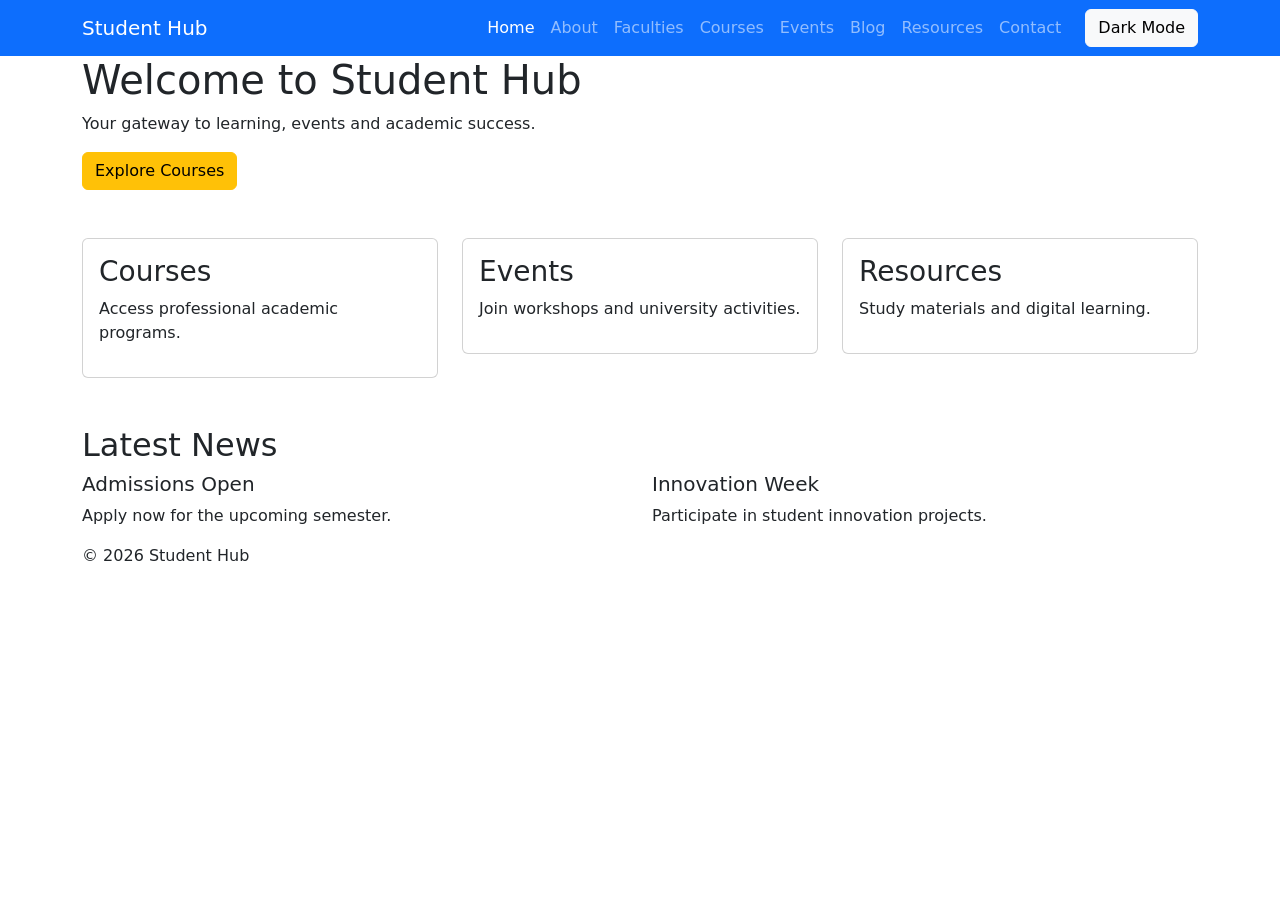
==== index.html @ cccf2050 "index" ====
<!DOCTYPE html>
<html lang="en">
<head>
<meta charset="UTF-8">
<meta name="viewport" content="width=device-width, initial-scale=1.0">

<title>Student Hub | Home</title>

<link href="https://cdn.jsdelivr.net/npm/bootstrap@5.3.3/dist/css/bootstrap.min.css" rel="stylesheet">
<link rel="stylesheet" href="css/style.css">
</head>

<body>

<!-- NAVBAR -->
<nav class="navbar navbar-expand-lg navbar-dark bg-primary">
<div class="container">

<a class="navbar-brand" href="index.html">
Student Hub
</a>

<button class="navbar-toggler"
data-bs-toggle="collapse"
data-bs-target="#menu">
<span class="navbar-toggler-icon"></span>
</button>

<div class="collapse navbar-collapse" id="menu">

<ul class="navbar-nav ms-auto">

<li class="nav-item">
<a class="nav-link active" href="index.html">Home</a>
</li>

<li class="nav-item">
<a class="nav-link" href="about.html">About</a>
</li>

<li class="nav-item">
<a class="nav-link" href="faculties.html">Faculties</a>
</li>

<li class="nav-item">
<a class="nav-link" href="courses.html">Courses</a>
</li>

<li class="nav-item">
<a class="nav-link" href="events.html">Events</a>
</li>

<li class="nav-item">
<a class="nav-link" href="blog.html">Blog</a>
</li>

<li class="nav-item">
<a class="nav-link" href="resources.html">Resources</a>
</li>

<li class="nav-item">
<a class="nav-link" href="contact.html">Contact</a>
</li>

</ul>

<button
class="btn btn-light ms-3"
onclick="toggleTheme()">
Dark Mode
</button>

</div>
</div>
</nav>

<!-- HERO -->

<section class="hero">

<div class="container">

<h1>Welcome to Student Hub</h1>

<p>
Your gateway to learning,
events and academic success.
</p>

<a href="courses.html"
class="btn btn-warning">
Explore Courses
</a>

</div>

</section>

<!-- FEATURES -->

<section class="container my-5">

<div class="row g-4">

<div class="col-md-4">

<div class="card">

<div class="card-body">

<h3>Courses</h3>

<p>
Access professional academic programs.
</p>

</div>

</div>

</div>

<div class="col-md-4">

<div class="card">

<div class="card-body">

<h3>Events</h3>

<p>
Join workshops and university activities.
</p>

</div>

</div>

</div>

<div class="col-md-4">

<div class="card">

<div class="card-body">

<h3>Resources</h3>

<p>
Study materials and digital learning.
</p>

</div>

</div>

</div>

</div>

</section>

<!-- NEWS -->

<section class="news">

<div class="container">

<h2>Latest News</h2>

<div class="row">

<div class="col-md-6">

<h5>Admissions Open</h5>

<p>
Apply now for the upcoming semester.
</p>

</div>

<div class="col-md-6">

<h5>Innovation Week</h5>

<p>
Participate in student innovation projects.
</p>

</div>

</div>

</div>

</section>

<!-- FOOTER -->

<footer>

<div class="container">

<p>
© 2026 Student Hub
</p>

</div>

</footer>

<script src="js/script.js"></script>

<script src="https://cdn.jsdelivr.net/npm/bootstrap@5.3.3/dist/js/bootstrap.bundle.min.js"></script>

</body>
</html>
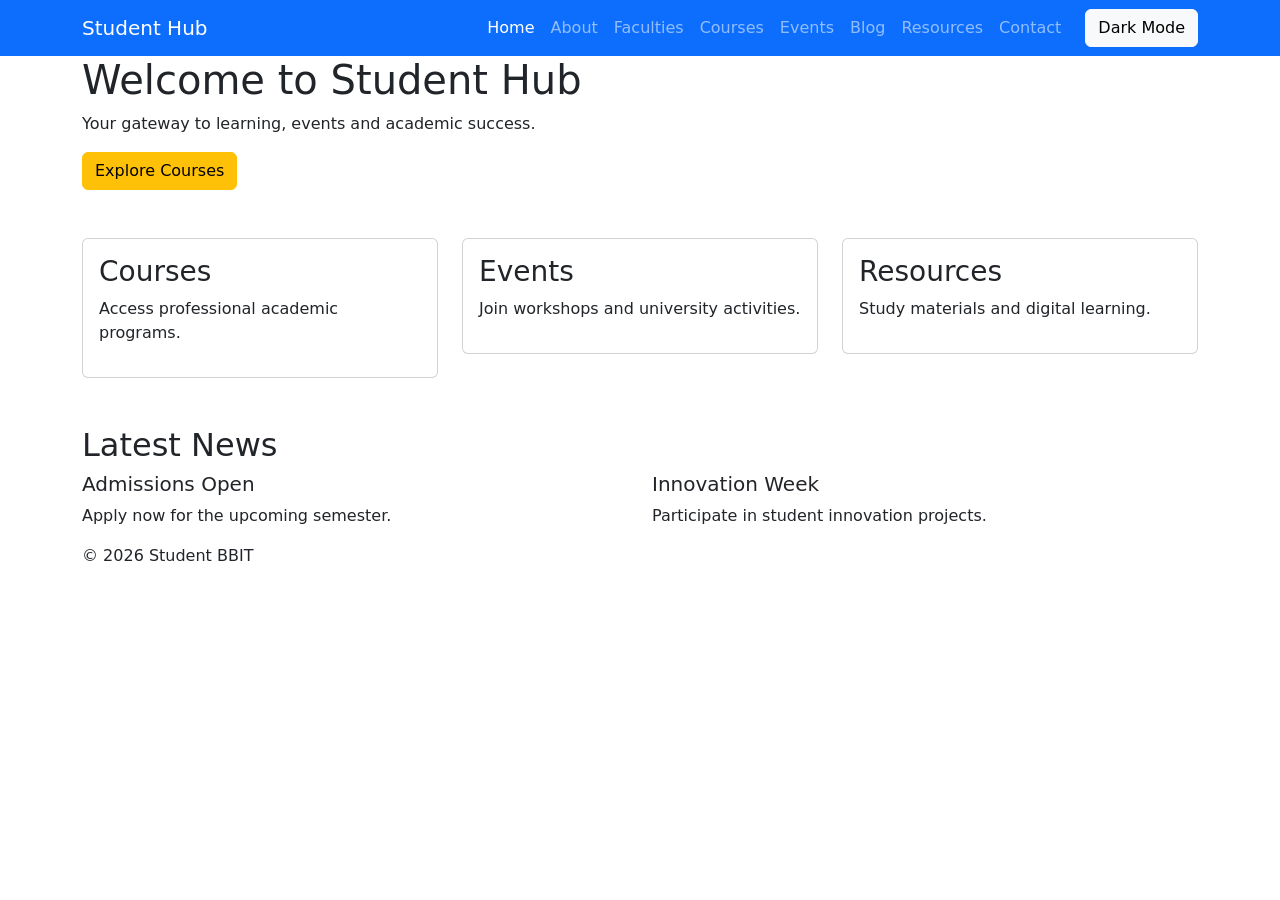
==== commit f7e8cb07: "index" ====
--- a/index.html
+++ b/index.html
@@ -203,7 +203,7 @@
 <div class="container">
 
 <p>
-© 2026 Student Hub
+© 2026 Student BBIT
 </p>
 
 </div>
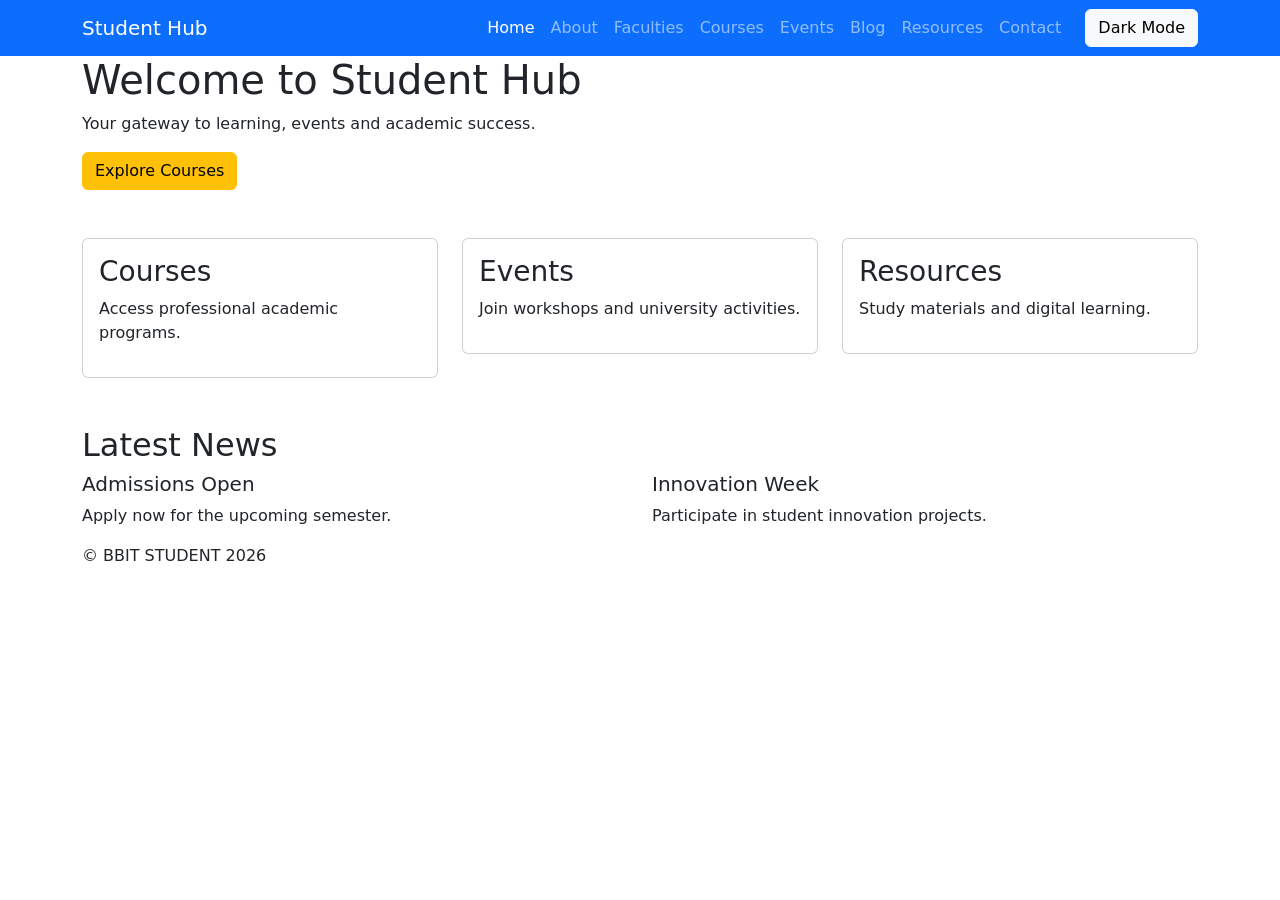
==== commit f3c471f1: "index update" ====
--- a/index.html
+++ b/index.html
@@ -203,7 +203,7 @@
 <div class="container">
 
 <p>
-© 2026 Student BBIT
+© BBIT STUDENT 2026
 </p>
 
 </div>
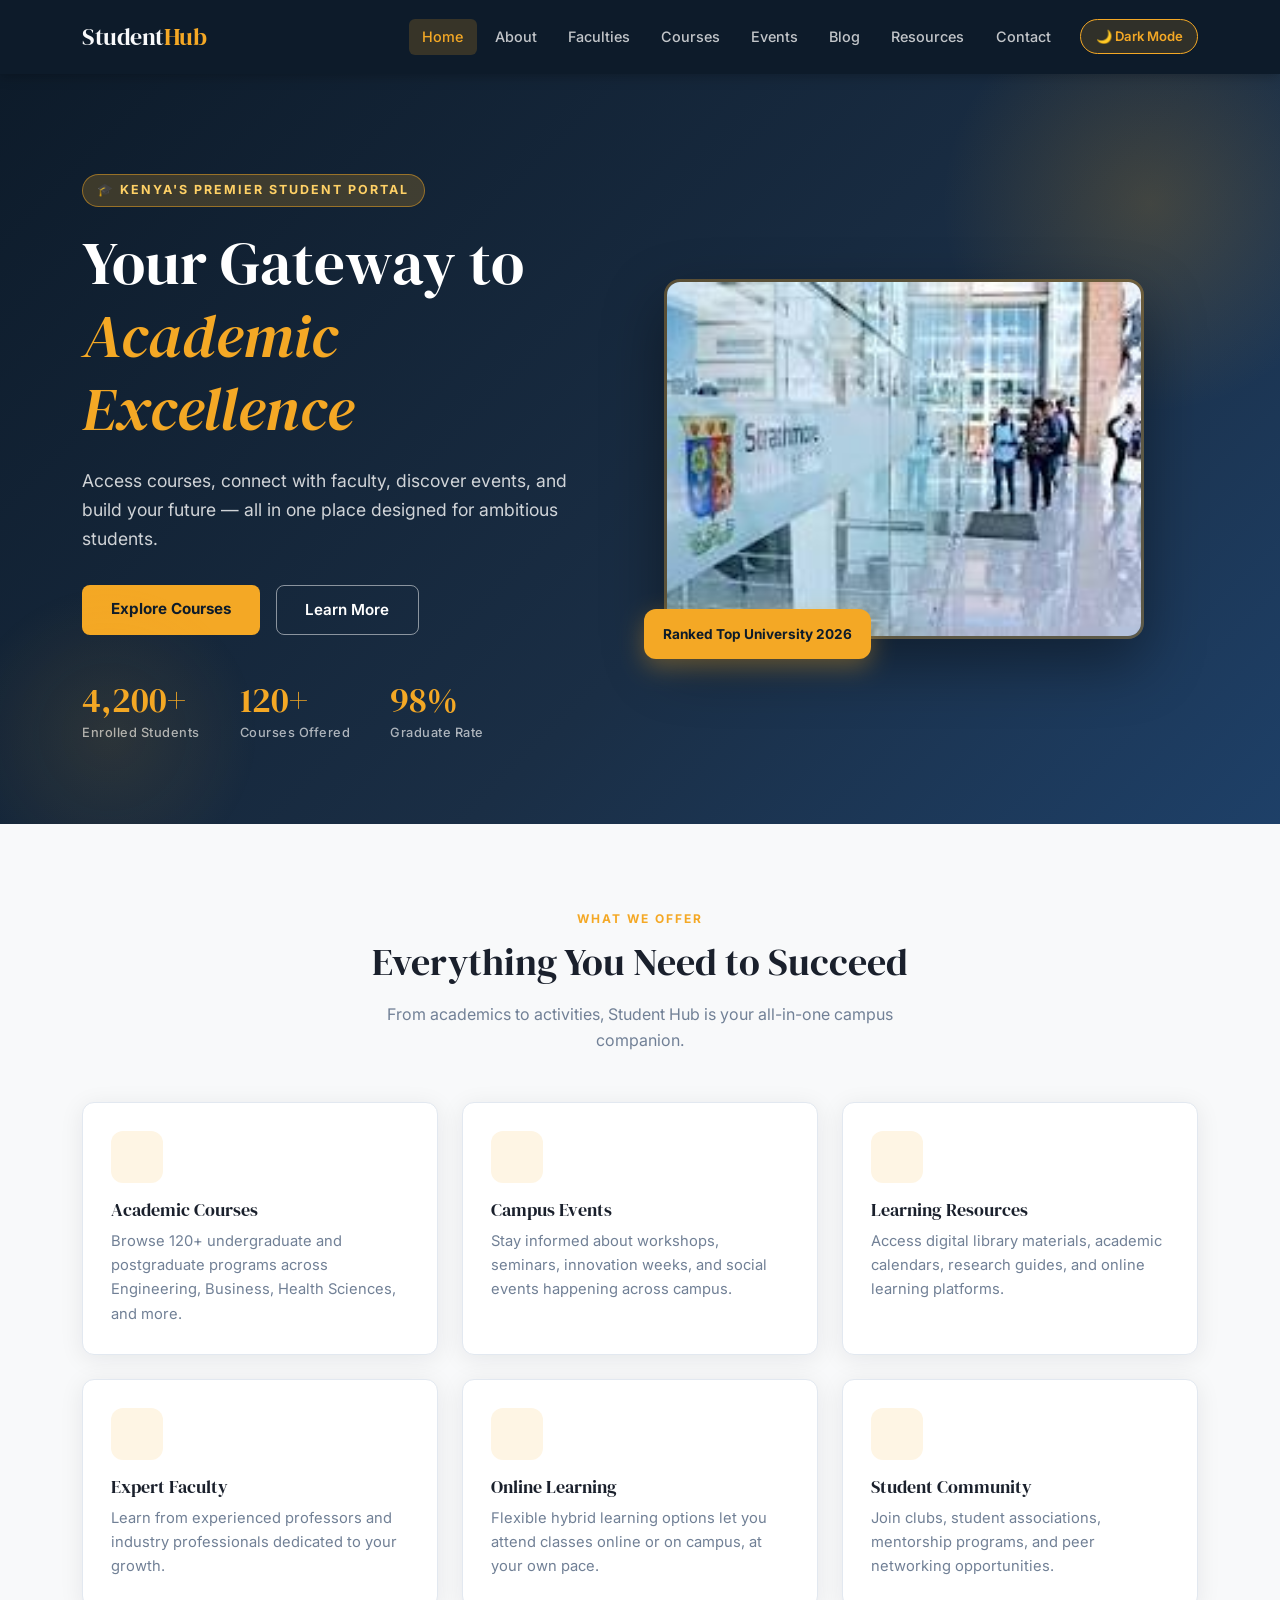
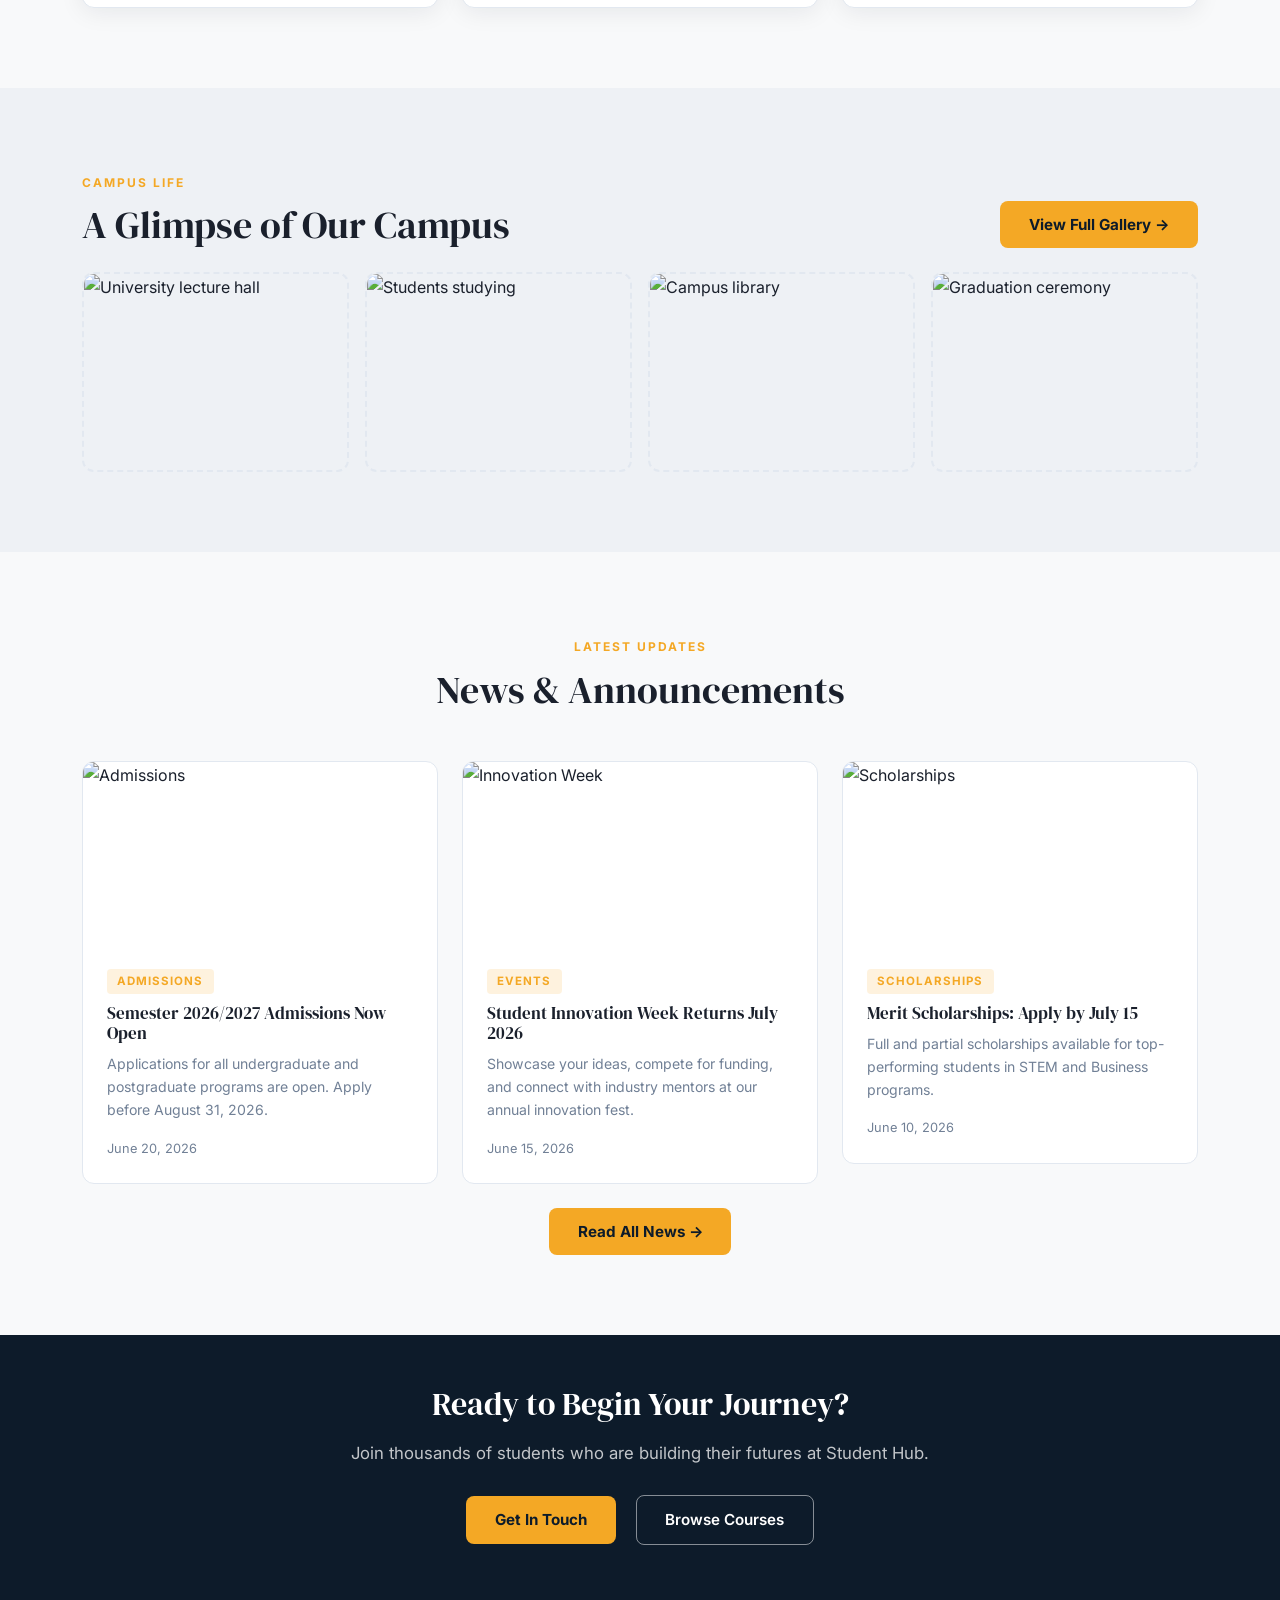
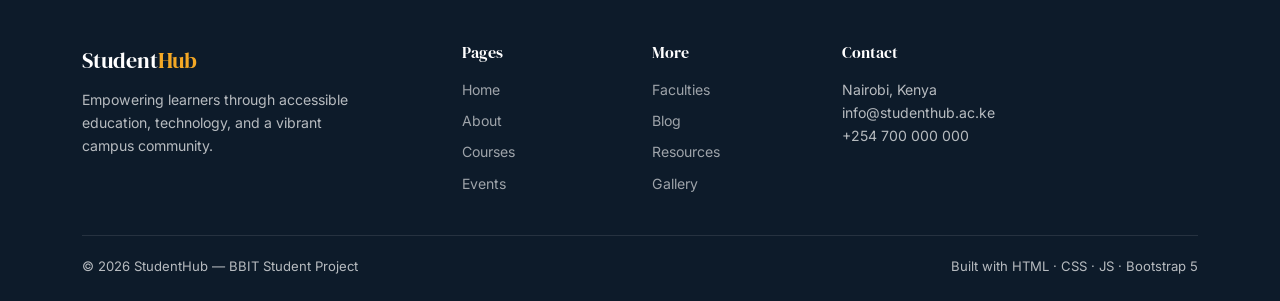
==== commit 321ba380: "modify and improve the project" ====
--- a/index.html
+++ b/index.html
@@ -1,218 +1,281 @@
 <!DOCTYPE html>
 <html lang="en">
 <head>
-<meta charset="UTF-8">
-<meta name="viewport" content="width=device-width, initial-scale=1.0">
-
-<title>Student Hub | Home</title>
-
-<link href="https://cdn.jsdelivr.net/npm/bootstrap@5.3.3/dist/css/bootstrap.min.css" rel="stylesheet">
-<link rel="stylesheet" href="css/style.css">
+  <meta charset="UTF-8">
+  <meta name="viewport" content="width=device-width, initial-scale=1.0">
+  <title>Student Hub | Home</title>
+  <link href="https://cdn.jsdelivr.net/npm/bootstrap@5.3.3/dist/css/bootstrap.min.css" rel="stylesheet">
+  <link rel="stylesheet" href="css/style.css">
 </head>
-
 <body>
 
 <!-- NAVBAR -->
-<nav class="navbar navbar-expand-lg navbar-dark bg-primary">
-<div class="container">
-
-<a class="navbar-brand" href="index.html">
-Student Hub
-</a>
-
-<button class="navbar-toggler"
-data-bs-toggle="collapse"
-data-bs-target="#menu">
-<span class="navbar-toggler-icon"></span>
-</button>
-
-<div class="collapse navbar-collapse" id="menu">
-
-<ul class="navbar-nav ms-auto">
-
-<li class="nav-item">
-<a class="nav-link active" href="index.html">Home</a>
-</li>
-
-<li class="nav-item">
-<a class="nav-link" href="about.html">About</a>
-</li>
-
-<li class="nav-item">
-<a class="nav-link" href="faculties.html">Faculties</a>
-</li>
-
-<li class="nav-item">
-<a class="nav-link" href="courses.html">Courses</a>
-</li>
-
-<li class="nav-item">
-<a class="nav-link" href="events.html">Events</a>
-</li>
-
-<li class="nav-item">
-<a class="nav-link" href="blog.html">Blog</a>
-</li>
-
-<li class="nav-item">
-<a class="nav-link" href="resources.html">Resources</a>
-</li>
-
-<li class="nav-item">
-<a class="nav-link" href="contact.html">Contact</a>
-</li>
-
-</ul>
-
-<button
-class="btn btn-light ms-3"
-onclick="toggleTheme()">
-Dark Mode
-</button>
-
+<nav class="navbar navbar-expand-lg sh-navbar">
+  <div class="container">
+    <a class="navbar-brand" href="index.html">Student<span>Hub</span></a>
+    <button class="navbar-toggler" data-bs-toggle="collapse" data-bs-target="#navMenu" aria-label="Toggle navigation">
+      <span class="navbar-toggler-icon"></span>
+    </button>
+    <div class="collapse navbar-collapse" id="navMenu">
+      <ul class="navbar-nav ms-auto align-items-lg-center gap-lg-1">
+        <li class="nav-item"><a class="nav-link active" href="index.html">Home</a></li>
+        <li class="nav-item"><a class="nav-link" href="about.html">About</a></li>
+        <li class="nav-item"><a class="nav-link" href="faculties.html">Faculties</a></li>
+        <li class="nav-item"><a class="nav-link" href="courses.html">Courses</a></li>
+        <li class="nav-item"><a class="nav-link" href="events.html">Events</a></li>
+        <li class="nav-item"><a class="nav-link" href="blog.html">Blog</a></li>
+        <li class="nav-item"><a class="nav-link" href="resource.html">Resources</a></li>
+        <li class="nav-item"><a class="nav-link" href="contact.html">Contact</a></li>
+      </ul>
+      <button class="btn-theme-toggle ms-3 mt-2 mt-lg-0" onclick="toggleTheme()">🌙 Dark Mode</button>
+    </div>
+  </div>
+</nav>
+
+<!-- HERO -->
+<section class="hero">
+  <div class="container">
+    <div class="row align-items-center g-5">
+      <div class="col-lg-6">
+        <span class="hero-eyebrow">🎓 Kenya's Premier Student Portal</span>
+        <h1 class="fade-up">Your Gateway to <em>Academic Excellence</em></h1>
+        <p class="fade-up-2">Access courses, connect with faculty, discover events, and build your future — all in one place designed for ambitious students.</p>
+        <div class="hero-actions fade-up-3">
+          <a href="courses.html" class="btn-primary-sh">Explore Courses</a>
+          <a href="about.html" class="btn-outline-sh">Learn More</a>
+        </div>
+        <div class="hero-stats">
+          <div>
+            <span class="hero-stat-num">4,200+</span>
+            <span class="hero-stat-lbl">Enrolled Students</span>
+          </div>
+          <div>
+            <span class="hero-stat-num">120+</span>
+            <span class="hero-stat-lbl">Courses Offered</span>
+          </div>
+          <div>
+            <span class="hero-stat-num">98%</span>
+            <span class="hero-stat-lbl">Graduate Rate</span>
+          </div>
+        </div>
+      </div>
+      <div class="col-lg-6 d-none d-lg-block">
+        <div class="hero-image-wrapper">
+          <img src="images/strath1.jpg"
+               alt="Students on campus" class="hero-img-main">
+          <div class="hero-img-badge">Ranked Top University 2026</div>
+        </div>
+      </div>
+    </div>
+  </div>
+</section>
+
+<!-- FEATURES -->
+<section class="section-pad">
+  <div class="container">
+    <div class="text-center mb-5">
+      <span class="section-label">What We Offer</span>
+      <h2 class="section-title">Everything You Need to Succeed</h2>
+      <p class="section-subtitle mx-auto">From academics to activities, Student Hub is your all-in-one campus companion.</p>
+    </div>
+    <div class="row g-4">
+      <div class="col-md-4">
+        <div class="sh-card">
+          <div class="sh-card-body">
+            <div class="sh-card-icon"></div>
+            <h4>Academic Courses</h4>
+            <p>Browse 120+ undergraduate and postgraduate programs across Engineering, Business, Health Sciences, and more.</p>
+          </div>
+        </div>
+      </div>
+      <div class="col-md-4">
+        <div class="sh-card">
+          <div class="sh-card-body">
+            <div class="sh-card-icon"></div>
+            <h4>Campus Events</h4>
+            <p>Stay informed about workshops, seminars, innovation weeks, and social events happening across campus.</p>
+          </div>
+        </div>
+      </div>
+      <div class="col-md-4">
+        <div class="sh-card">
+          <div class="sh-card-body">
+            <div class="sh-card-icon"></div>
+            <h4>Learning Resources</h4>
+            <p>Access digital library materials, academic calendars, research guides, and online learning platforms.</p>
+          </div>
+        </div>
+      </div>
+      <div class="col-md-4">
+        <div class="sh-card">
+          <div class="sh-card-body">
+            <div class="sh-card-icon"></div>
+            <h4>Expert Faculty</h4>
+            <p>Learn from experienced professors and industry professionals dedicated to your growth.</p>
+          </div>
+        </div>
+      </div>
+      <div class="col-md-4">
+        <div class="sh-card">
+          <div class="sh-card-body">
+            <div class="sh-card-icon"></div>
+            <h4>Online Learning</h4>
+            <p>Flexible hybrid learning options let you attend classes online or on campus, at your own pace.</p>
+          </div>
+        </div>
+      </div>
+      <div class="col-md-4">
+        <div class="sh-card">
+          <div class="sh-card-body">
+            <div class="sh-card-icon"></div>
+            <h4>Student Community</h4>
+            <p>Join clubs, student associations, mentorship programs, and peer networking opportunities.</p>
+          </div>
+        </div>
+      </div>
+    </div>
+  </div>
+</section>
+
+<!-- PHOTO GALLERY PREVIEW -->
+<section class="section-pad bg-light-sh">
+  <div class="container">
+    <div class="d-flex justify-content-between align-items-end flex-wrap gap-3 mb-4">
+      <div>
+        <span class="section-label">Campus Life</span>
+        <h2 class="section-title mb-0">A Glimpse of Our Campus</h2>
+      </div>
+      <a href="gallery.html" class="btn-primary-sh">View Full Gallery →</a>
+    </div>
+    <div class="gallery-grid" id="galleryGrid">
+      <div class="gallery-item">
+        <img src="https://images.unsplash.com/photo-1541339907198-e08756dedf3f?w=400&q=70" alt="University lecture hall">
+        <div class="gallery-overlay"><span>🔍</span></div>
+      </div>
+      <div class="gallery-item">
+        <img src="https://images.unsplash.com/photo-1498243691581-b145c3f54a5a?w=400&q=70" alt="Students studying">
+        <div class="gallery-overlay"><span></span></div>
+      </div>
+      <div class="gallery-item">
+        <img src="https://images.unsplash.com/photo-1562774053-701939374585?w=400&q=70" alt="Campus library">
+        <div class="gallery-overlay"><span></span></div>
+      </div>
+      <div class="gallery-item">
+        <img src="https://images.unsplash.com/photo-1519452575417-564c1401ecc0?w=400&q=70" alt="Graduation ceremony">
+        <div class="gallery-overlay"><span>🔍</span></div>
+      </div>
+    </div>
+  </div>
+</section>
+
+<!-- LATEST NEWS -->
+<section class="section-pad">
+  <div class="container">
+    <div class="text-center mb-5">
+      <span class="section-label">Latest Updates</span>
+      <h2 class="section-title">News &amp; Announcements</h2>
+    </div>
+    <div class="row g-4">
+      <div class="col-md-4">
+        <div class="news-card">
+          <img src="https://images.unsplash.com/photo-1571260899304-425eee4c7efc?w=400&q=70" alt="Admissions" class="news-img">
+          <div class="news-card-body">
+            <span class="news-card-tag">Admissions</span>
+            <h5>Semester 2026/2027 Admissions Now Open</h5>
+            <p>Applications for all undergraduate and postgraduate programs are open. Apply before August 31, 2026.</p>
+            <span class="news-card-date"> June 20, 2026</span>
+          </div>
+        </div>
+      </div>
+      <div class="col-md-4">
+        <div class="news-card">
+          <img src="https://images.unsplash.com/photo-1522202176988-66273c2fd55f?w=400&q=70" alt="Innovation Week" class="news-img">
+          <div class="news-card-body">
+            <span class="news-card-tag">Events</span>
+            <h5>Student Innovation Week Returns July 2026</h5>
+            <p>Showcase your ideas, compete for funding, and connect with industry mentors at our annual innovation fest.</p>
+            <span class="news-card-date"> June 15, 2026</span>
+          </div>
+        </div>
+      </div>
+      <div class="col-md-4">
+        <div class="news-card">
+          <img src="https://images.unsplash.com/photo-1434030216411-0b793f4b4173?w=400&q=70" alt="Scholarships" class="news-img">
+          <div class="news-card-body">
+            <span class="news-card-tag">Scholarships</span>
+            <h5>Merit Scholarships: Apply by July 15</h5>
+            <p>Full and partial scholarships available for top-performing students in STEM and Business programs.</p>
+            <span class="news-card-date"> June 10, 2026</span>
+          </div>
+        </div>
+      </div>
+    </div>
+    <div class="text-center mt-4">
+      <a href="blog.html" class="btn-primary-sh">Read All News →</a>
+    </div>
+  </div>
+</section>
+
+<!-- CTA STRIP -->
+<section class="section-pad-sm bg-navy">
+  <div class="container text-center">
+    <h2 style="color:#fff; margin-bottom:1rem;">Ready to Begin Your Journey?</h2>
+    <p style="color:rgba(255,255,255,0.75); margin-bottom:1.75rem; font-size:1.05rem;">Join thousands of students who are building their futures at Student Hub.</p>
+    <a href="contact.html" class="btn-primary-sh me-3">Get In Touch</a>
+    <a href="courses.html" class="btn-outline-sh">Browse Courses</a>
+  </div>
+</section>
+
+<!-- FOOTER -->
+<footer class="sh-footer">
+  <div class="container">
+    <div class="row g-4">
+      <div class="col-lg-4">
+        <div class="sh-footer-brand">Student<span>Hub</span></div>
+        <p style="font-size:0.88rem; max-width:280px;">Empowering learners through accessible education, technology, and a vibrant campus community.</p>
+      </div>
+      <div class="col-6 col-lg-2">
+        <h5>Pages</h5>
+        <a href="index.html">Home</a>
+        <a href="about.html">About</a>
+        <a href="courses.html">Courses</a>
+        <a href="events.html">Events</a>
+      </div>
+      <div class="col-6 col-lg-2">
+        <h5>More</h5>
+        <a href="faculties.html">Faculties</a>
+        <a href="blog.html">Blog</a>
+        <a href="resource.html">Resources</a>
+        <a href="gallery.html">Gallery</a>
+      </div>
+      <div class="col-lg-4">
+        <h5>Contact</h5>
+        <p style="font-size:0.88rem;"> Nairobi, Kenya<br> info@studenthub.ac.ke<br> +254 700 000 000</p>
+      </div>
+    </div>
+    <div class="sh-footer-bottom">
+      <span>© 2026 StudentHub — BBIT Student Project</span>
+      <span>Built with HTML · CSS · JS · Bootstrap 5</span>
+    </div>
+  </div>
+</footer>
+
+<!-- LIGHTBOX -->
+<div class="lightbox" id="lightbox">
+  <button class="lightbox-close" id="lightboxClose">✕</button>
+  <img src="" id="lightboxImg" alt="Gallery photo">
 </div>
-</div>
-</nav>
-
-<!-- HERO -->
-
-<section class="hero">
-
-<div class="container">
-
-<h1>Welcome to Student Hub</h1>
-
-<p>
-Your gateway to learning,
-events and academic success.
-</p>
-
-<a href="courses.html"
-class="btn btn-warning">
-Explore Courses
-</a>
-
-</div>
-
-</section>
-
-<!-- FEATURES -->
-
-<section class="container my-5">
-
-<div class="row g-4">
-
-<div class="col-md-4">
-
-<div class="card">
-
-<div class="card-body">
-
-<h3>Courses</h3>
-
-<p>
-Access professional academic programs.
-</p>
-
-</div>
-
-</div>
-
-</div>
-
-<div class="col-md-4">
-
-<div class="card">
-
-<div class="card-body">
-
-<h3>Events</h3>
-
-<p>
-Join workshops and university activities.
-</p>
-
-</div>
-
-</div>
-
-</div>
-
-<div class="col-md-4">
-
-<div class="card">
-
-<div class="card-body">
-
-<h3>Resources</h3>
-
-<p>
-Study materials and digital learning.
-</p>
-
-</div>
-
-</div>
-
-</div>
-
-</div>
-
-</section>
-
-<!-- NEWS -->
-
-<section class="news">
-
-<div class="container">
-
-<h2>Latest News</h2>
-
-<div class="row">
-
-<div class="col-md-6">
-
-<h5>Admissions Open</h5>
-
-<p>
-Apply now for the upcoming semester.
-</p>
-
-</div>
-
-<div class="col-md-6">
-
-<h5>Innovation Week</h5>
-
-<p>
-Participate in student innovation projects.
-</p>
-
-</div>
-
-</div>
-
-</div>
-
-</section>
-
-<!-- FOOTER -->
-
-<footer>
-
-<div class="container">
-
-<p>
-© BBIT STUDENT 2026
-</p>
-
-</div>
-
-</footer>
-
+
+<script src="https://cdn.jsdelivr.net/npm/bootstrap@5.3.3/dist/js/bootstrap.bundle.min.js"></script>
 <script src="js/script.js"></script>
-
-<script src="https://cdn.jsdelivr.net/npm/bootstrap@5.3.3/dist/js/bootstrap.bundle.min.js"></script>
-
+<script>
+  // Make static gallery items open lightbox
+  document.querySelectorAll('.gallery-item').forEach(item => {
+    item.addEventListener('click', () => {
+      const src = item.querySelector('img')?.src;
+      if (src) window.openLightbox(src);
+    });
+  });
+</script>
 </body>
 </html>
--- a/css/style.css
+++ b/css/style.css
@@ -0,0 +1,824 @@
+/* ============================================
+   STUDENT HUB — Global Styles
+   Palette: Deep Navy #0D1B2A | Amber #F4A825
+   | Soft White #F8F9FA | Slate #4A5568
+   ============================================ */
+
+@import url('https://fonts.googleapis.com/css2?family=DM+Serif+Display:ital@0;1&family=Inter:wght@400;500;600;700&display=swap');
+
+:root {
+  --navy:    #0D1B2A;
+  --navy-mid:#1A2E45;
+  --amber:   #F4A825;
+  --amber-lt:#FFD166;
+  --white:   #F8F9FA;
+  --slate:   #4A5568;
+  --light:   #EEF1F5;
+  --card-bg: #FFFFFF;
+  --text:    #1A202C;
+  --muted:   #718096;
+  --border:  #E2E8F0;
+  --radius:  12px;
+  --shadow:  0 4px 24px rgba(13,27,42,0.08);
+  --transition: 0.25s ease;
+}
+
+/* ---- Dark Mode ---- */
+body.dark-mode {
+  --white:   #0D1B2A;
+  --light:   #1A2E45;
+  --card-bg: #1E3352;
+  --text:    #E8EDF2;
+  --muted:   #94A3B8;
+  --border:  #2D4A6B;
+  --shadow:  0 4px 24px rgba(0,0,0,0.3);
+}
+
+/* ---- Reset & Base ---- */
+*, *::before, *::after { box-sizing: border-box; margin: 0; padding: 0; }
+
+html { scroll-behavior: smooth; }
+
+body {
+  font-family: 'Inter', sans-serif;
+  background: var(--white);
+  color: var(--text);
+  transition: background var(--transition), color var(--transition);
+  line-height: 1.65;
+}
+
+h1, h2, h3, h4, h5 {
+  font-family: 'DM Serif Display', serif;
+  line-height: 1.2;
+  color: var(--text);
+}
+
+a { color: var(--amber); text-decoration: none; transition: opacity var(--transition); }
+a:hover { opacity: 0.8; }
+
+img { max-width: 100%; height: auto; display: block; border-radius: var(--radius); }
+
+/* ---- NAVBAR ---- */
+.sh-navbar {
+  background: var(--navy) !important;
+  padding: 0.75rem 0;
+  box-shadow: 0 2px 12px rgba(0,0,0,0.25);
+  position: sticky;
+  top: 0;
+  z-index: 1000;
+}
+
+.sh-navbar .navbar-brand {
+  font-family: 'DM Serif Display', serif;
+  font-size: 1.5rem;
+  color: var(--white) !important;
+  letter-spacing: -0.5px;
+}
+
+.sh-navbar .navbar-brand span {
+  color: var(--amber);
+}
+
+.sh-navbar .nav-link {
+  color: rgba(255,255,255,0.75) !important;
+  font-size: 0.9rem;
+  font-weight: 500;
+  padding: 0.4rem 0.85rem !important;
+  border-radius: 6px;
+  transition: all var(--transition);
+}
+
+.sh-navbar .nav-link:hover,
+.sh-navbar .nav-link.active {
+  color: #fff !important;
+  background: rgba(244,168,37,0.18);
+}
+
+.sh-navbar .nav-link.active {
+  color: var(--amber) !important;
+}
+
+.btn-theme-toggle {
+  background: rgba(244,168,37,0.15);
+  border: 1.5px solid var(--amber);
+  color: var(--amber);
+  font-size: 0.82rem;
+  padding: 0.35rem 0.9rem;
+  border-radius: 20px;
+  font-weight: 600;
+  transition: all var(--transition);
+}
+.btn-theme-toggle:hover {
+  background: var(--amber);
+  color: var(--navy);
+}
+
+/* ---- HERO ---- */
+.hero {
+  background: linear-gradient(135deg, var(--navy) 0%, var(--navy-mid) 60%, #1e4068 100%);
+  color: #fff;
+  padding: 100px 0 80px;
+  position: relative;
+  overflow: hidden;
+}
+
+.hero::before {
+  content: '';
+  position: absolute;
+  top: -80px; right: -80px;
+  width: 420px; height: 420px;
+  background: radial-gradient(circle, rgba(244,168,37,0.18) 0%, transparent 70%);
+  pointer-events: none;
+}
+
+.hero::after {
+  content: '';
+  position: absolute;
+  bottom: -60px; left: -40px;
+  width: 300px; height: 300px;
+  background: radial-gradient(circle, rgba(244,168,37,0.10) 0%, transparent 70%);
+  pointer-events: none;
+}
+
+.hero-eyebrow {
+  display: inline-block;
+  background: rgba(244,168,37,0.2);
+  border: 1px solid rgba(244,168,37,0.5);
+  color: var(--amber-lt);
+  font-size: 0.78rem;
+  font-weight: 700;
+  letter-spacing: 2px;
+  text-transform: uppercase;
+  padding: 0.35rem 0.9rem;
+  border-radius: 20px;
+  margin-bottom: 1.25rem;
+}
+
+.hero h1 {
+  font-size: clamp(2.4rem, 5vw, 3.8rem);
+  color: #fff;
+  margin-bottom: 1.25rem;
+}
+
+.hero h1 em {
+  font-style: italic;
+  color: var(--amber);
+}
+
+.hero p {
+  font-size: 1.1rem;
+  color: rgba(255,255,255,0.8);
+  max-width: 500px;
+  margin-bottom: 2rem;
+}
+
+.hero-actions { display: flex; gap: 1rem; flex-wrap: wrap; }
+
+.btn-primary-sh {
+  background: var(--amber);
+  color: var(--navy);
+  border: none;
+  padding: 0.7rem 1.8rem;
+  border-radius: 8px;
+  font-weight: 700;
+  font-size: 0.95rem;
+  transition: all var(--transition);
+  display: inline-block;
+}
+.btn-primary-sh:hover {
+  background: var(--amber-lt);
+  color: var(--navy);
+  transform: translateY(-2px);
+  box-shadow: 0 6px 20px rgba(244,168,37,0.4);
+}
+
+.btn-outline-sh {
+  background: transparent;
+  color: #fff;
+  border: 1.5px solid rgba(255,255,255,0.5);
+  padding: 0.7rem 1.8rem;
+  border-radius: 8px;
+  font-weight: 600;
+  font-size: 0.95rem;
+  transition: all var(--transition);
+  display: inline-block;
+}
+.btn-outline-sh:hover {
+  border-color: #fff;
+  background: rgba(255,255,255,0.1);
+  color: #fff;
+}
+
+.hero-stats {
+  display: flex;
+  gap: 2.5rem;
+  margin-top: 3rem;
+  flex-wrap: wrap;
+}
+
+.hero-stat-num {
+  font-family: 'DM Serif Display', serif;
+  font-size: 2.2rem;
+  color: var(--amber);
+  display: block;
+  line-height: 1;
+}
+
+.hero-stat-lbl {
+  font-size: 0.8rem;
+  color: rgba(255,255,255,0.65);
+  font-weight: 500;
+  letter-spacing: 0.5px;
+}
+
+.hero-image-wrapper {
+  position: relative;
+  z-index: 2;
+}
+
+.hero-img-main {
+  width: 100%;
+  max-width: 480px;
+  border-radius: 16px;
+  border: 3px solid rgba(244,168,37,0.3);
+  box-shadow: 0 24px 60px rgba(0,0,0,0.4);
+  object-fit: cover;
+  height: 360px;
+}
+
+.hero-img-badge {
+  position: absolute;
+  bottom: -20px;
+  left: -20px;
+  background: var(--amber);
+  color: var(--navy);
+  border-radius: 12px;
+  padding: 0.85rem 1.2rem;
+  font-weight: 700;
+  font-size: 0.85rem;
+  box-shadow: 0 8px 24px rgba(244,168,37,0.35);
+}
+
+/* ---- SECTIONS ---- */
+.section-pad { padding: 80px 0; }
+.section-pad-sm { padding: 50px 0; }
+
+.section-label {
+  display: inline-block;
+  color: var(--amber);
+  font-size: 0.75rem;
+  font-weight: 700;
+  letter-spacing: 2px;
+  text-transform: uppercase;
+  margin-bottom: 0.6rem;
+}
+
+.section-title {
+  font-size: clamp(1.8rem, 3vw, 2.5rem);
+  margin-bottom: 1rem;
+  color: var(--text);
+}
+
+.section-subtitle {
+  color: var(--muted);
+  font-size: 1rem;
+  max-width: 520px;
+  margin-bottom: 2.5rem;
+}
+
+.bg-light-sh { background: var(--light); }
+
+/* ---- CARDS ---- */
+.sh-card {
+  background: var(--card-bg);
+  border-radius: var(--radius);
+  box-shadow: var(--shadow);
+  border: 1px solid var(--border);
+  transition: transform var(--transition), box-shadow var(--transition);
+  overflow: hidden;
+  height: 100%;
+}
+
+.sh-card:hover {
+  transform: translateY(-4px);
+  box-shadow: 0 12px 36px rgba(13,27,42,0.14);
+}
+
+.sh-card-icon {
+  width: 52px; height: 52px;
+  background: rgba(244,168,37,0.12);
+  border-radius: 12px;
+  display: flex; align-items: center; justify-content: center;
+  font-size: 1.4rem;
+  margin-bottom: 1rem;
+}
+
+.sh-card-body { padding: 1.75rem; }
+.sh-card-body h4 { margin-bottom: 0.5rem; font-size: 1.15rem; }
+.sh-card-body p { color: var(--muted); font-size: 0.92rem; margin: 0; }
+
+/* ---- PHOTO GALLERY ---- */
+.gallery-grid {
+  display: grid;
+  grid-template-columns: repeat(auto-fill, minmax(260px, 1fr));
+  gap: 1rem;
+}
+
+.gallery-item {
+  position: relative;
+  border-radius: var(--radius);
+  overflow: hidden;
+  cursor: pointer;
+  background: var(--light);
+  aspect-ratio: 4/3;
+  border: 2px dashed var(--border);
+  transition: border-color var(--transition);
+}
+
+.gallery-item:hover { border-color: var(--amber); }
+
+.gallery-item img {
+  width: 100%; height: 100%;
+  object-fit: cover;
+  border-radius: 0;
+  transition: transform 0.4s ease;
+}
+
+.gallery-item:hover img { transform: scale(1.05); }
+
+.gallery-overlay {
+  position: absolute; inset: 0;
+  background: rgba(13,27,42,0.55);
+  display: flex; align-items: center; justify-content: center;
+  opacity: 0;
+  transition: opacity var(--transition);
+}
+
+.gallery-item:hover .gallery-overlay { opacity: 1; }
+
+.gallery-overlay span {
+  color: #fff;
+  font-size: 1.5rem;
+}
+
+/* Upload placeholder state */
+.gallery-placeholder {
+  display: flex;
+  flex-direction: column;
+  align-items: center;
+  justify-content: center;
+  height: 100%;
+  gap: 0.5rem;
+  color: var(--muted);
+  font-size: 0.85rem;
+  padding: 1rem;
+  text-align: center;
+}
+
+.gallery-placeholder .ph-icon { font-size: 2rem; opacity: 0.5; }
+
+.gallery-upload-btn {
+  display: inline-flex;
+  align-items: center;
+  gap: 0.5rem;
+  background: var(--amber);
+  color: var(--navy);
+  border: none;
+  padding: 0.55rem 1.2rem;
+  border-radius: 8px;
+  font-weight: 700;
+  font-size: 0.85rem;
+  cursor: pointer;
+  margin-top: 1rem;
+  transition: all var(--transition);
+}
+.gallery-upload-btn:hover {
+  background: var(--amber-lt);
+  transform: translateY(-1px);
+}
+
+/* Lightbox */
+.lightbox {
+  position: fixed; inset: 0;
+  background: rgba(0,0,0,0.92);
+  z-index: 9999;
+  display: flex; align-items: center; justify-content: center;
+  opacity: 0;
+  pointer-events: none;
+  transition: opacity 0.25s ease;
+}
+
+.lightbox.open { opacity: 1; pointer-events: all; }
+
+.lightbox img {
+  max-width: 90vw; max-height: 85vh;
+  border-radius: 12px;
+  box-shadow: 0 24px 80px rgba(0,0,0,0.6);
+}
+
+.lightbox-close {
+  position: absolute;
+  top: 1.5rem; right: 1.5rem;
+  color: #fff;
+  font-size: 2rem;
+  cursor: pointer;
+  background: rgba(255,255,255,0.1);
+  border: none;
+  border-radius: 50%;
+  width: 44px; height: 44px;
+  display: flex; align-items: center; justify-content: center;
+  transition: background var(--transition);
+}
+.lightbox-close:hover { background: rgba(255,255,255,0.25); }
+
+/* ---- NEWS / BLOG ---- */
+.news-card {
+  background: var(--card-bg);
+  border-radius: var(--radius);
+  border: 1px solid var(--border);
+  overflow: hidden;
+  transition: transform var(--transition), box-shadow var(--transition);
+}
+
+.news-card:hover {
+  transform: translateY(-4px);
+  box-shadow: var(--shadow);
+}
+
+.news-card-tag {
+  display: inline-block;
+  background: rgba(244,168,37,0.15);
+  color: var(--amber);
+  font-size: 0.72rem;
+  font-weight: 700;
+  letter-spacing: 1px;
+  text-transform: uppercase;
+  padding: 0.2rem 0.65rem;
+  border-radius: 4px;
+  margin-bottom: 0.6rem;
+}
+
+.news-card-body { padding: 1.5rem; }
+.news-card-body h5 {
+  font-size: 1.05rem;
+  margin-bottom: 0.5rem;
+  color: var(--text);
+}
+.news-card-body p { color: var(--muted); font-size: 0.88rem; }
+.news-card-date { color: var(--muted); font-size: 0.8rem; margin-top: 0.75rem; display: block; }
+
+.news-img {
+  width: 100%; height: 180px;
+  object-fit: cover;
+  border-radius: 0;
+}
+
+/* ---- FACULTY CARDS ---- */
+.faculty-card {
+  background: var(--card-bg);
+  border-radius: var(--radius);
+  border: 1px solid var(--border);
+  padding: 2rem;
+  transition: all var(--transition);
+  border-top: 4px solid transparent;
+}
+
+.faculty-card:hover {
+  border-top-color: var(--amber);
+  box-shadow: var(--shadow);
+  transform: translateY(-4px);
+}
+
+.faculty-icon {
+  font-size: 2.2rem;
+  margin-bottom: 1rem;
+}
+
+/* ---- COURSE SEARCH ---- */
+.search-wrapper {
+  position: relative;
+  margin-bottom: 2rem;
+}
+
+.search-wrapper input {
+  width: 100%;
+  padding: 0.85rem 1rem 0.85rem 3rem;
+  border: 1.5px solid var(--border);
+  border-radius: 10px;
+  background: var(--card-bg);
+  color: var(--text);
+  font-size: 0.95rem;
+  transition: border-color var(--transition);
+}
+
+.search-wrapper input:focus {
+  outline: none;
+  border-color: var(--amber);
+  box-shadow: 0 0 0 3px rgba(244,168,37,0.15);
+}
+
+.search-icon {
+  position: absolute;
+  left: 1rem; top: 50%;
+  transform: translateY(-50%);
+  color: var(--muted);
+  font-size: 1.1rem;
+}
+
+.course-card {
+  background: var(--card-bg);
+  border: 1px solid var(--border);
+  border-radius: var(--radius);
+  padding: 1.5rem;
+  display: flex;
+  align-items: center;
+  gap: 1rem;
+  margin-bottom: 0.85rem;
+  transition: all var(--transition);
+}
+
+.course-card:hover {
+  border-color: var(--amber);
+  box-shadow: 0 4px 16px rgba(244,168,37,0.12);
+  transform: translateX(4px);
+}
+
+.course-badge {
+  background: rgba(244,168,37,0.12);
+  color: var(--amber);
+  border-radius: 8px;
+  padding: 0.6rem;
+  font-size: 1.3rem;
+  min-width: 48px;
+  text-align: center;
+}
+
+.course-info h5 { margin: 0 0 0.2rem; font-size: 1rem; color: var(--text); }
+.course-info p { margin: 0; font-size: 0.83rem; color: var(--muted); }
+
+/* ---- CONTACT FORM ---- */
+.contact-form-wrapper {
+  background: var(--card-bg);
+  border-radius: 16px;
+  padding: 2.5rem;
+  box-shadow: var(--shadow);
+  border: 1px solid var(--border);
+}
+
+.form-group { margin-bottom: 1.25rem; }
+.form-group label {
+  display: block;
+  font-size: 0.85rem;
+  font-weight: 600;
+  color: var(--text);
+  margin-bottom: 0.4rem;
+}
+
+.form-group input,
+.form-group textarea,
+.form-group select {
+  width: 100%;
+  padding: 0.75rem 1rem;
+  border: 1.5px solid var(--border);
+  border-radius: 8px;
+  background: var(--white);
+  color: var(--text);
+  font-size: 0.93rem;
+  font-family: 'Inter', sans-serif;
+  transition: border-color var(--transition);
+}
+
+.form-group input:focus,
+.form-group textarea:focus,
+.form-group select:focus {
+  outline: none;
+  border-color: var(--amber);
+  box-shadow: 0 0 0 3px rgba(244,168,37,0.15);
+}
+
+.form-group .error-msg {
+  color: #e53e3e;
+  font-size: 0.78rem;
+  margin-top: 0.3rem;
+  display: none;
+}
+
+.form-group.has-error input,
+.form-group.has-error textarea {
+  border-color: #e53e3e;
+}
+
+.form-group.has-error .error-msg { display: block; }
+
+.form-success {
+  background: rgba(72,187,120,0.12);
+  border: 1px solid rgba(72,187,120,0.4);
+  color: #276749;
+  border-radius: 8px;
+  padding: 1rem 1.25rem;
+  font-weight: 500;
+  display: none;
+}
+
+body.dark-mode .form-success { color: #9ae6b4; }
+
+/* ---- EVENTS ---- */
+.event-card {
+  background: var(--card-bg);
+  border: 1px solid var(--border);
+  border-radius: var(--radius);
+  padding: 1.5rem;
+  display: flex;
+  gap: 1.25rem;
+  align-items: flex-start;
+  margin-bottom: 1rem;
+  transition: all var(--transition);
+}
+.event-card:hover {
+  box-shadow: var(--shadow);
+  transform: translateX(4px);
+}
+
+.event-date-block {
+  background: var(--navy);
+  color: #fff;
+  border-radius: 10px;
+  padding: 0.6rem 0.9rem;
+  text-align: center;
+  min-width: 60px;
+}
+
+body.dark-mode .event-date-block { background: var(--navy-mid); }
+
+.event-date-block .day {
+  font-family: 'DM Serif Display', serif;
+  font-size: 1.6rem;
+  line-height: 1;
+  color: var(--amber);
+  display: block;
+}
+.event-date-block .month {
+  font-size: 0.72rem;
+  text-transform: uppercase;
+  letter-spacing: 1px;
+  display: block;
+  margin-top: 2px;
+}
+
+.event-info h5 { margin: 0 0 0.3rem; font-size: 1rem; color: var(--text); }
+.event-info p { margin: 0; font-size: 0.85rem; color: var(--muted); }
+.event-tag {
+  display: inline-block;
+  font-size: 0.7rem;
+  font-weight: 700;
+  padding: 0.15rem 0.55rem;
+  border-radius: 4px;
+  margin-bottom: 0.4rem;
+}
+.event-tag.workshop { background: rgba(99,179,237,0.15); color: #2b6cb0; }
+.event-tag.seminar  { background: rgba(154,230,180,0.15); color: #276749; }
+.event-tag.social   { background: rgba(244,168,37,0.15); color: #b7791f; }
+
+/* ---- BLOG ---- */
+.blog-hero-img {
+  width: 100%;
+  height: 220px;
+  object-fit: cover;
+  border-radius: var(--radius) var(--radius) 0 0;
+}
+
+/* ---- RESOURCES ---- */
+.resource-item {
+  background: var(--card-bg);
+  border: 1px solid var(--border);
+  border-radius: var(--radius);
+  padding: 1.25rem 1.5rem;
+  display: flex;
+  align-items: center;
+  gap: 1rem;
+  margin-bottom: 0.85rem;
+  transition: all var(--transition);
+  text-decoration: none;
+  color: var(--text);
+}
+
+.resource-item:hover {
+  border-color: var(--amber);
+  color: var(--text);
+  transform: translateX(4px);
+  box-shadow: 0 4px 16px rgba(244,168,37,0.1);
+}
+
+.resource-icon {
+  font-size: 1.5rem;
+  min-width: 40px;
+  text-align: center;
+}
+
+.resource-item h6 { margin: 0 0 0.15rem; font-size: 0.95rem; }
+.resource-item p { margin: 0; font-size: 0.8rem; color: var(--muted); }
+
+/* ---- FOOTER ---- */
+.sh-footer {
+  background: var(--navy);
+  color: rgba(255,255,255,0.7);
+  padding: 3rem 0 1.5rem;
+}
+
+.sh-footer h5 {
+  color: #fff;
+  font-size: 1rem;
+  margin-bottom: 1rem;
+}
+
+.sh-footer a {
+  color: rgba(255,255,255,0.6);
+  display: block;
+  margin-bottom: 0.5rem;
+  font-size: 0.88rem;
+  transition: color var(--transition);
+  text-decoration: none;
+}
+
+.sh-footer a:hover { color: var(--amber); }
+
+.sh-footer-brand {
+  font-family: 'DM Serif Display', serif;
+  font-size: 1.4rem;
+  color: #fff;
+  margin-bottom: 0.5rem;
+}
+
+.sh-footer-brand span { color: var(--amber); }
+
+.sh-footer-bottom {
+  border-top: 1px solid rgba(255,255,255,0.1);
+  margin-top: 2rem;
+  padding-top: 1.25rem;
+  font-size: 0.82rem;
+  display: flex;
+  justify-content: space-between;
+  align-items: center;
+  flex-wrap: wrap;
+  gap: 0.5rem;
+}
+
+.sh-footer-bottom a { color: var(--amber); display: inline; }
+
+/* ---- PAGE HERO (inner pages) ---- */
+.page-hero {
+  background: linear-gradient(135deg, var(--navy) 0%, var(--navy-mid) 100%);
+  padding: 70px 0 60px;
+  color: #fff;
+}
+
+.page-hero h1 { color: #fff; margin-bottom: 0.5rem; }
+.page-hero .breadcrumb { background: none; padding: 0; margin: 0.75rem 0 0; }
+.page-hero .breadcrumb-item { color: rgba(255,255,255,0.6); font-size: 0.85rem; }
+.page-hero .breadcrumb-item a { color: var(--amber); }
+.page-hero .breadcrumb-item.active { color: rgba(255,255,255,0.8); }
+.page-hero .breadcrumb-item + .breadcrumb-item::before { color: rgba(255,255,255,0.4); }
+
+/* ---- ABOUT PAGE ---- */
+.about-lead { font-size: 1.15rem; color: var(--muted); margin-bottom: 1.5rem; line-height: 1.75; }
+.value-item { display: flex; gap: 1rem; margin-bottom: 1.5rem; align-items: flex-start; }
+.value-num {
+  font-family: 'DM Serif Display', serif;
+  font-size: 2rem;
+  color: var(--amber);
+  line-height: 1;
+  min-width: 48px;
+}
+
+/* ---- UTILITY ---- */
+.text-amber { color: var(--amber); }
+.bg-navy { background: var(--navy); color: #fff; }
+.divider { height: 1px; background: var(--border); margin: 2.5rem 0; }
+
+/* ---- RESPONSIVE ---- */
+@media (max-width: 768px) {
+  .hero { padding: 70px 0 60px; }
+  .hero-img-main { display: none; }
+  .hero-stats { gap: 1.5rem; }
+  .section-pad { padding: 55px 0; }
+  .gallery-grid { grid-template-columns: repeat(2, 1fr); }
+}
+
+@media (max-width: 480px) {
+  .gallery-grid { grid-template-columns: 1fr; }
+  .event-card { flex-direction: column; }
+}
+
+/* ---- ANIMATIONS ---- */
+@keyframes fadeUp {
+  from { opacity: 0; transform: translateY(20px); }
+  to   { opacity: 1; transform: translateY(0); }
+}
+
+.fade-up { animation: fadeUp 0.5s ease both; }
+.fade-up-2 { animation: fadeUp 0.5s 0.1s ease both; }
+.fade-up-3 { animation: fadeUp 0.5s 0.2s ease both; }
+
+/* ---- NAVBAR TOGGLER COLOR FIX ---- */
+.navbar-toggler { border-color: rgba(255,255,255,0.3); }
+.navbar-toggler-icon { filter: brightness(2); }
